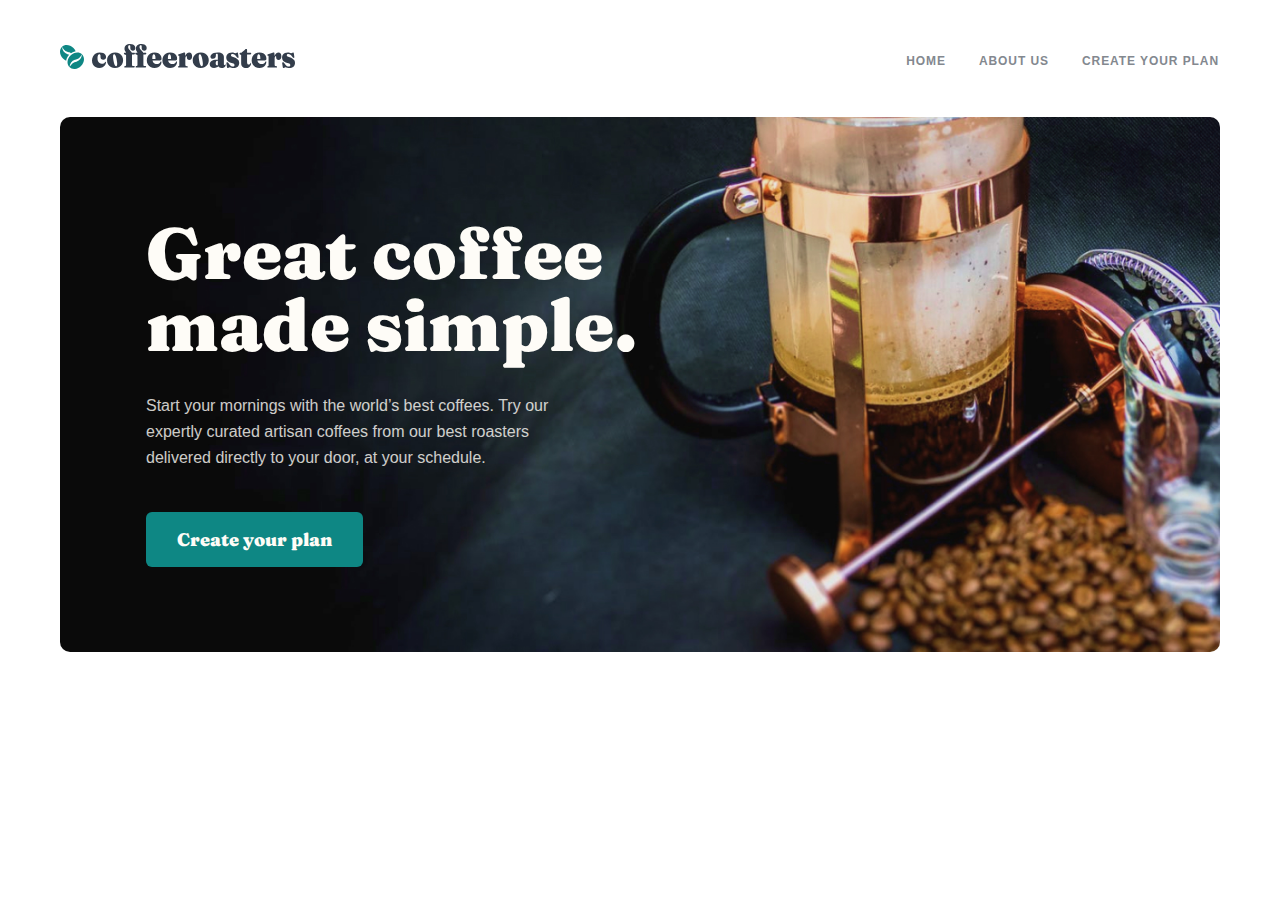
==== index.html @ 1fad9733 "Header and hero section completed" ====
<!DOCTYPE html>
<html lang="en">
  <head>
    <meta charset="UTF-8" />
    <meta name="viewport" content="width=device-width, initial-scale=1.0" />
    <link rel="stylesheet" href="./css/main.css" />
    <title>Document</title>
  </head>
  <body>
    <header class="site__header">
      <div class="container">
        <div class="header">
          <a href="#"><img
            class="header__logo"
            src="./images/Site-logo.svg"
            alt="Site-logo"
          /></a>
          <nav class="header__navbar navbar">
            <ul class="navbar__list">
              <li class="navbar__item">
                <a class="navbar__item-link" href="#">HOME</a>
              </li>
              <li class="navbar__item">
                <a class="navbar__item-link" href="#">ABOUT US</a>
              </li>
              <li class="navbar__item">
                <a class="navbar__item-link" href="#">Create your plan</a>
              </li>
            </ul>
          </nav>
        </div>
      </div>
    </header>
    <main>
      <section class="hero__section">
        <div class="container">
          <div class="hero">
            <div class="hero__wrapper">
                <h1 class="hero__title">
                    Great coffee
                    made simple.
                </h1>
                <p class="hero__text">
                    Start your mornings with the world’s best coffees. Try our expertly curated artisan coffees from our best roasters delivered directly to your door, at your schedule.
                </p>
                <a class="hero__btn" href="#">
                    Create your plan
                </a>
            </div>
          </div>
        </div>
      </section>
    </main>
  </body>
</html>
---- css/main.css ----
@font-face {
  font-family: "Fraunces 9pt";
  src: url(../fonts/Fraunces9pt-Black.woff2) format("woff2"), url(../fonts/Fraunces9pt-Black.woff) format("woff");
  font-weight: 900;
  font-style: normal;
  font-display: swap;
}
@font-face {
  font-family: "Barlow", sans-serif;
  src: url(../fonts/Barlow-Regular.woff2) format("woff2"), url(../fonts/Barlow-Regular.woff) format("woff");
  font-weight: normal;
  font-style: normal;
  font-display: swap;
}
@font-face {
  font-family: "Barlow", sans-serif;
  src: url(../fonts/Barlow-Bold.woff2) format("woff2"), url(../fonts/Barlow-Bold.woff) format("woff");
  font-weight: bold;
  font-style: normal;
  font-display: swap;
}
* {
  margin: 0;
  padding: 0;
  box-sizing: border-box;
  text-decoration: none;
  list-style: none;
}

.container {
  width: 1200px;
  margin: 0 auto;
  padding: 0 20px;
}

.site__header {
  padding: 44px 0;
}

.header {
  display: flex;
  align-items: center;
  justify-content: space-between;
}

.header__logo {
  width: 235px;
  height: 25px;
}

.navbar__list {
  display: flex;
  height: 15px;
  padding-right: 1px;
  justify-content: center;
  align-items: flex-start;
  gap: 33px;
}

.navbar__item-link {
  color: #83888F;
  font-family: "Barlow", sans-serif;
  font-size: 12px;
  font-style: normal;
  font-weight: 700;
  line-height: 15px; /* 125% */
  letter-spacing: 0.923px;
  text-transform: uppercase;
}

.hero {
  background-image: url(../images/Bitmap.jpg);
  background-repeat: no-repeat;
  background-position: 0 0;
  background-size: cover;
  padding: 100px 86px;
  border-radius: 10px;
}

.hero__title {
  color: #FEFCF7;
  font-family: "Fraunces 9pt";
  font-size: 72px;
  font-style: normal;
  font-weight: 900;
  line-height: 72px; /* 100% */
  max-width: 493px;
  margin-bottom: 32px;
}

.hero__text {
  color: #FEFCF7;
  font-family: "Barlow", sans-serif;
  font-size: 16px;
  font-style: normal;
  font-weight: 400;
  line-height: 26px; /* 162.5% */
  max-width: 417px;
  opacity: 0.8;
  margin-bottom: 56px;
}

.hero__btn {
  width: 217px;
  height: 56px;
  flex-shrink: 0;
  border-radius: 6px;
  padding: 16px 31px;
  background-color: #0E8784;
  color: #FEFCF7;
  text-align: center;
  font-family: "Fraunces 9pt";
  font-size: 18px;
  font-style: normal;
  font-weight: 900;
  line-height: 25px; /* 138.889% */
}/*# sourceMappingURL=main.css.map */
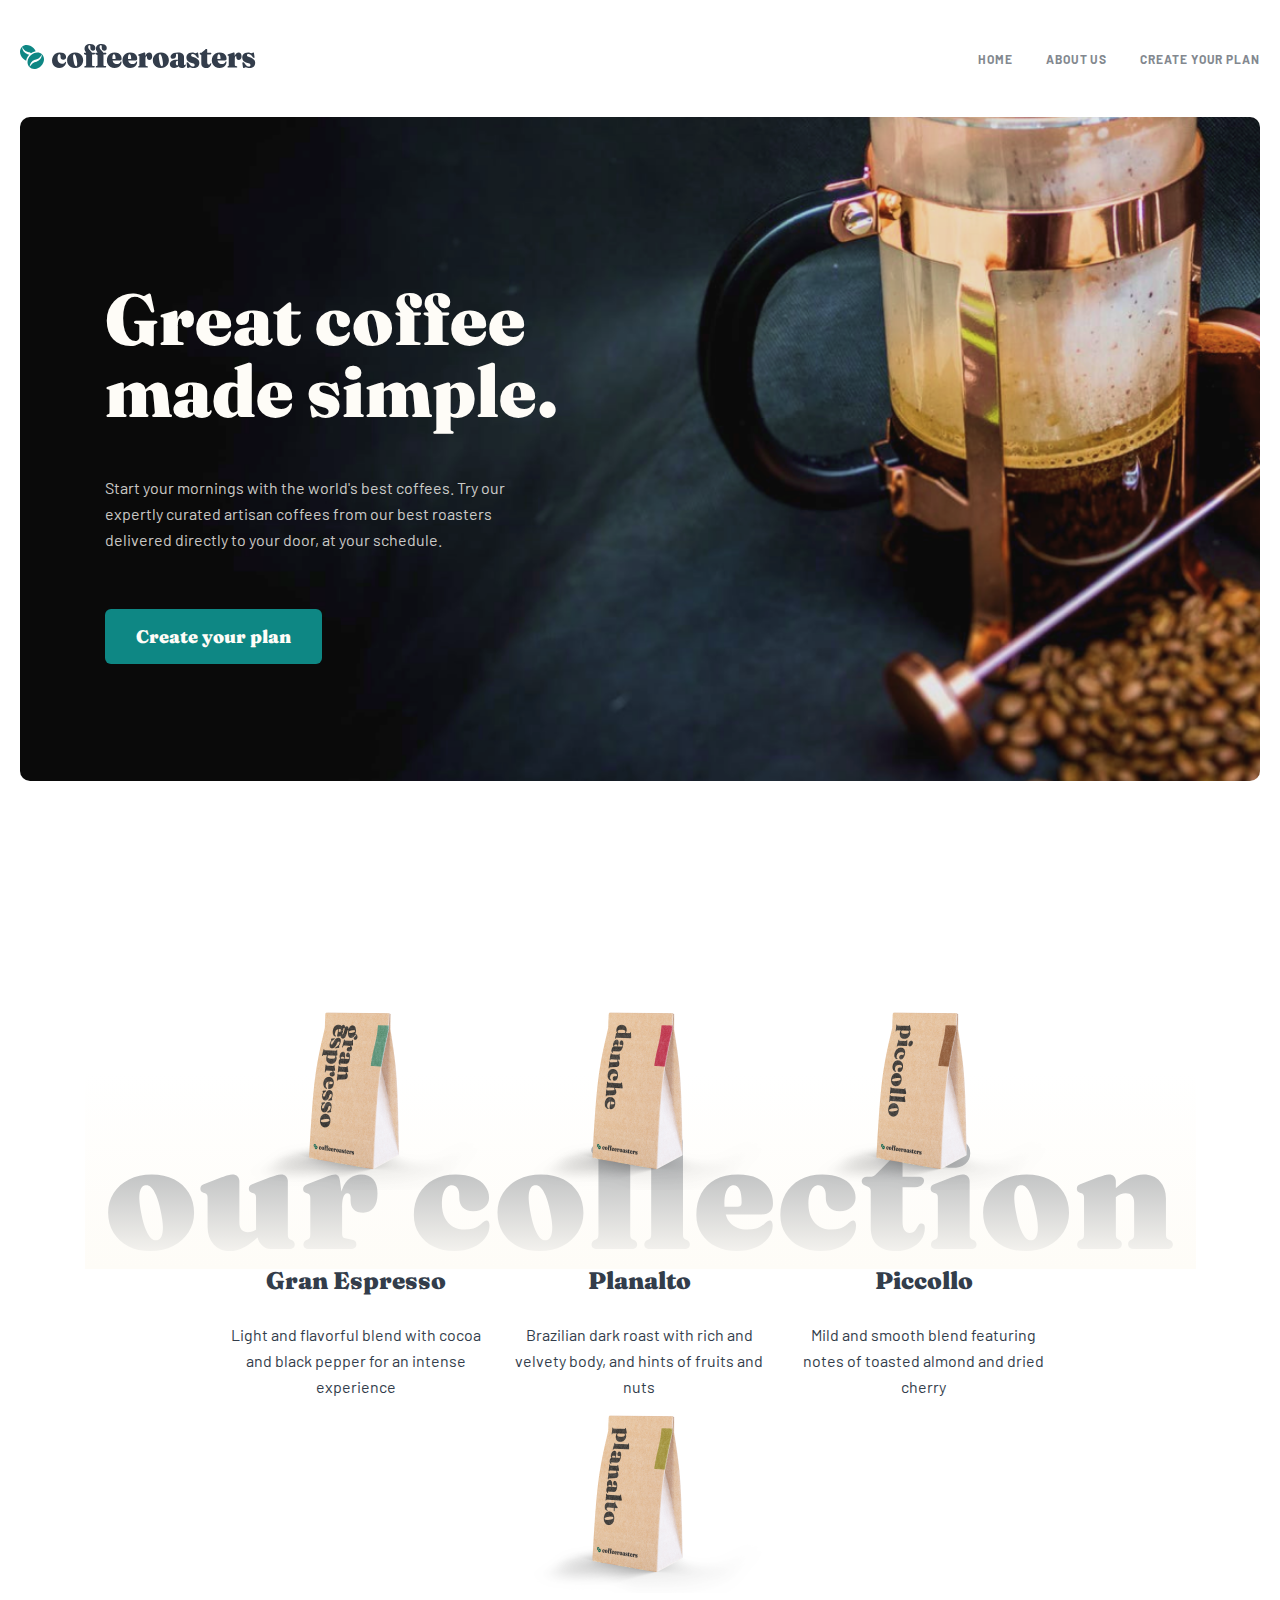
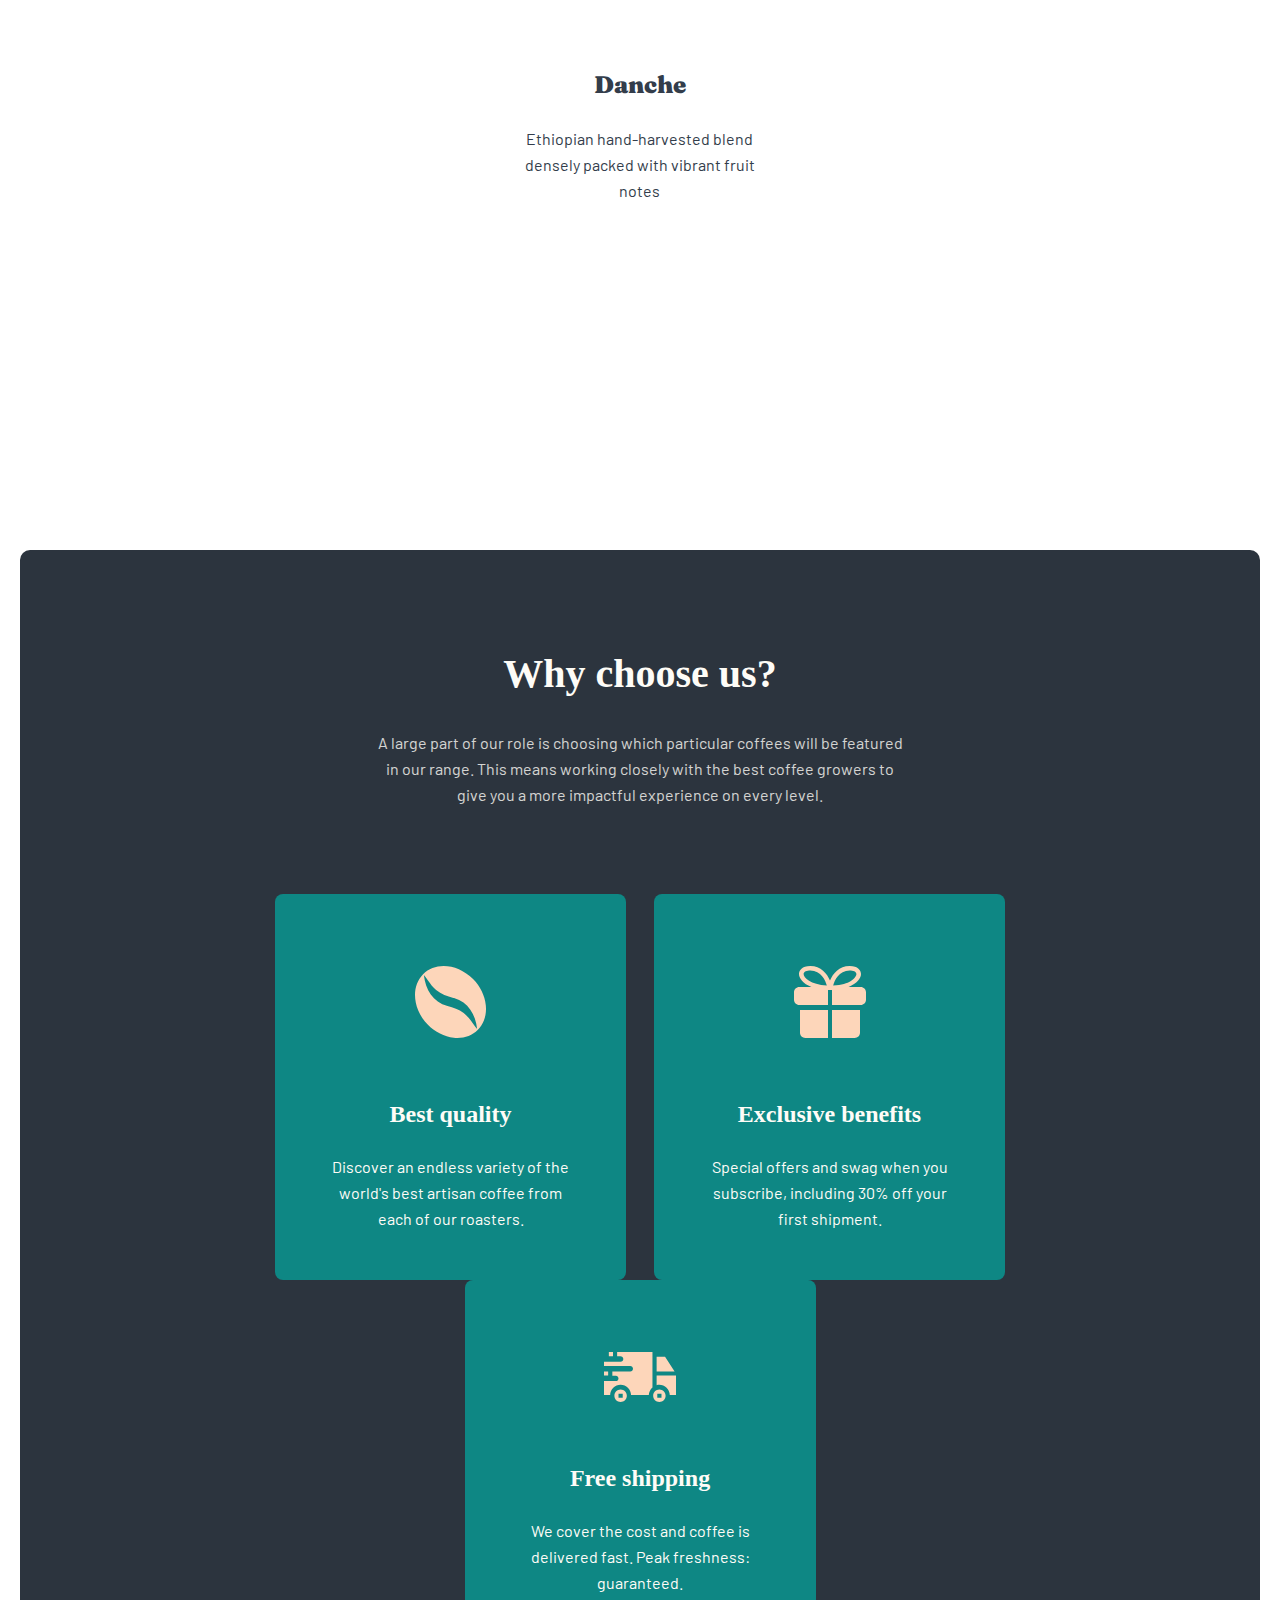
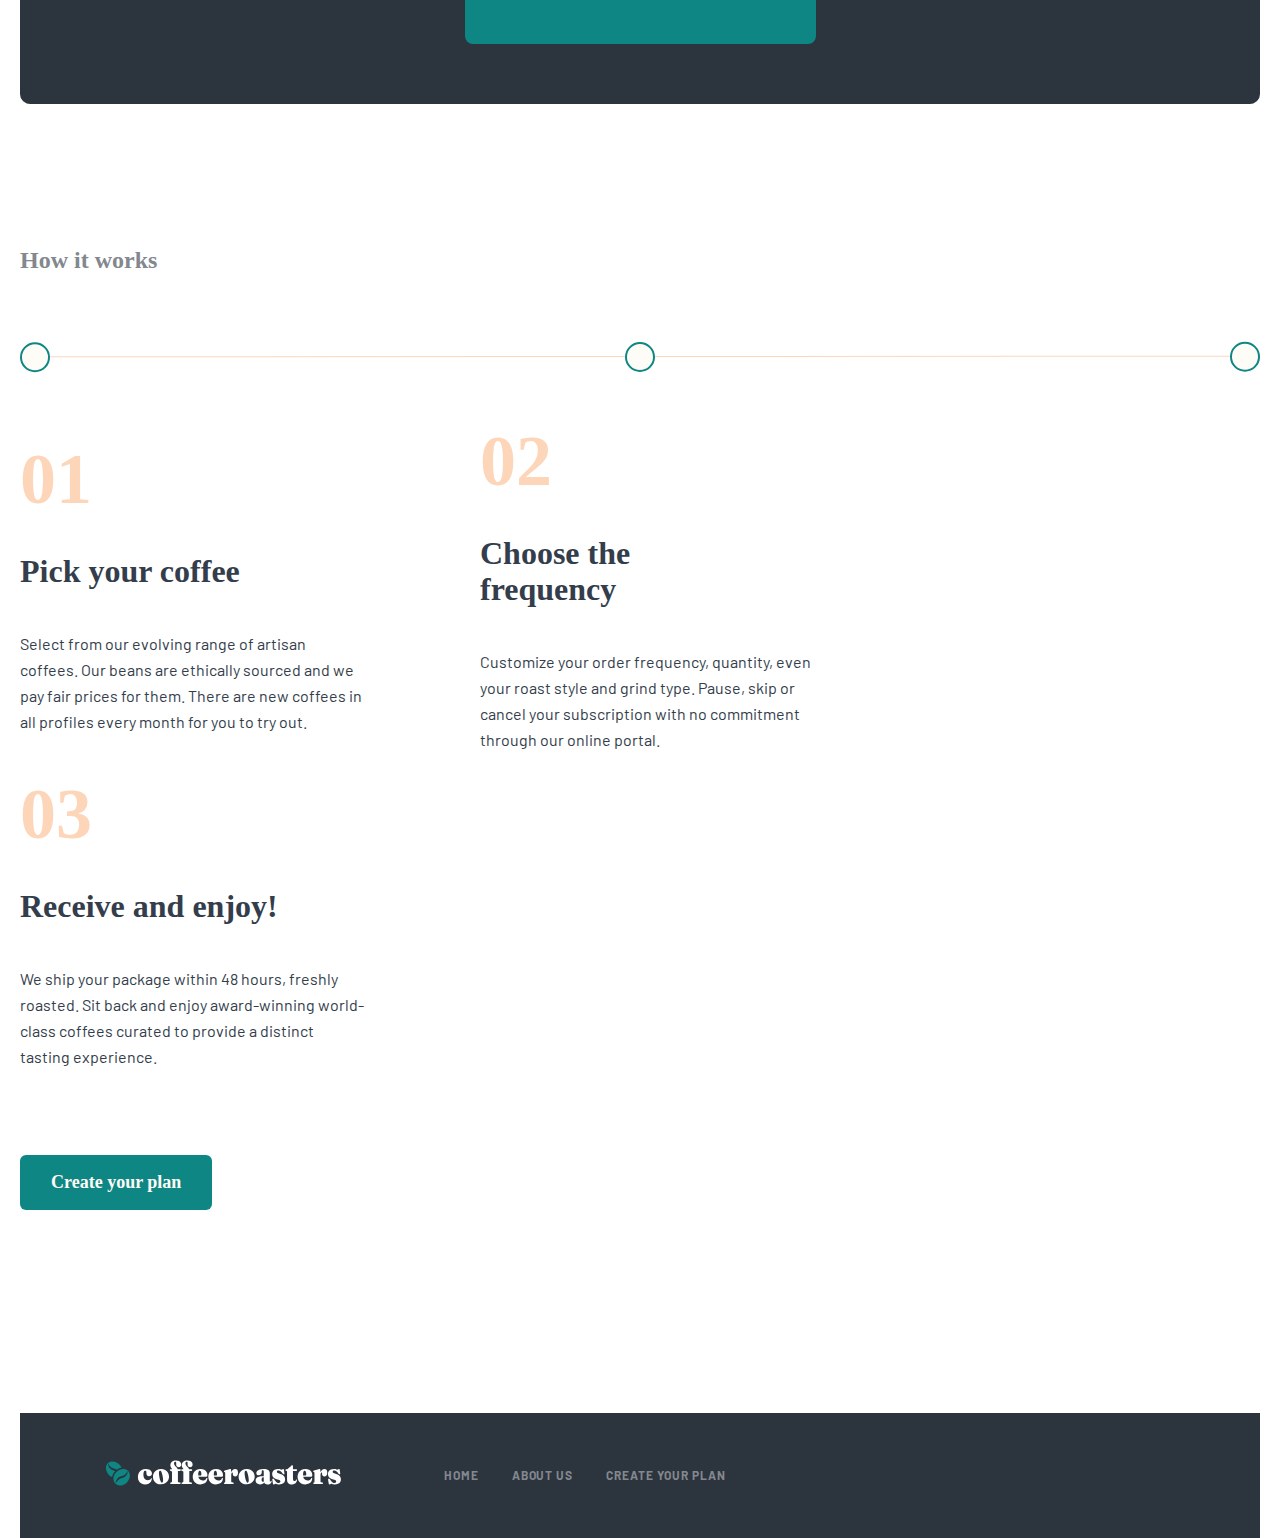
==== commit 699650fd: "added some new sections and footer" ====
--- a/index.html
+++ b/index.html
@@ -3,53 +3,233 @@
   <head>
     <meta charset="UTF-8" />
     <meta name="viewport" content="width=device-width, initial-scale=1.0" />
+    <link rel="preconnect" href="https://fonts.googleapis.com" />
+    <link rel="preconnect" href="https://fonts.gstatic.com" crossorigin />
+    <link
+      href="https://fonts.googleapis.com/css2?family=Barlow:wght@400;700&family=Fraunces:opsz,wght@9..144,900&display=swap"
+      rel="stylesheet"
+    />
     <link rel="stylesheet" href="./css/main.css" />
     <title>Document</title>
   </head>
   <body>
-    <header class="site__header">
-      <div class="container">
-        <div class="header">
-          <a href="#"><img
-            class="header__logo"
-            src="./images/Site-logo.svg"
-            alt="Site-logo"
-          /></a>
-          <nav class="header__navbar navbar">
-            <ul class="navbar__list">
-              <li class="navbar__item">
-                <a class="navbar__item-link" href="#">HOME</a>
-              </li>
-              <li class="navbar__item">
-                <a class="navbar__item-link" href="#">ABOUT US</a>
-              </li>
-              <li class="navbar__item">
-                <a class="navbar__item-link" href="#">Create your plan</a>
-              </li>
+    <header class="header">
+      <div class="container">
+        <div class="header__wrapper">
+          <div class="logo">
+            <img src="./img/logo.svg" alt="#" />
+          </div>
+          <nav class="nav">
+            <ul class="nav__list">
+              <li class="nav__list__item"><a href="#">Home</a></li>
+              <li class="nav__list__item"><a href="#">About Us</a></li>
+              <li class="nav__list__item"><a href="#">Create your plan</a></li>
             </ul>
           </nav>
+          <button class="hamburger-btn">
+            <img src="./img/hamburger.svg" alt="#" />
+          </button>
         </div>
       </div>
     </header>
-    <main>
-      <section class="hero__section">
-        <div class="container">
-          <div class="hero">
-            <div class="hero__wrapper">
-                <h1 class="hero__title">
-                    Great coffee
-                    made simple.
-                </h1>
-                <p class="hero__text">
-                    Start your mornings with the world’s best coffees. Try our expertly curated artisan coffees from our best roasters delivered directly to your door, at your schedule.
+
+    <section class="hero">
+      <div class="container">
+        <div class="hero__wrapper">
+          <h1 class="hero-title">Great coffee made simple.</h1>
+          <p class="hero-text">
+            Start your mornings with the world's best coffees. Try our expertly
+            curated artisan coffees from our best roasters delivered directly to
+            your door, at your schedule.
+          </p>
+          <button class="hero-btn">Create your plan</button>
+        </div>
+      </div>
+    </section>
+
+    <section class="sorts">
+      <div class="container">
+        <div class="sorts__wrapper">
+          <div class="sorts__block">
+            <div>
+              <img src="./img/gran.png" alt="#" class="sorts-img" />
+            </div>
+            <div>
+              <h3 class="sorts-name">Gran Espresso</h3>
+              <p class="sorts-text">
+                Light and flavorful blend with cocoa and black pepper for an
+                intense experience
+              </p>
+            </div>
+          </div>
+          <div class="sorts__block">
+            <img src="./img/planalto.png" alt="#" class="sorts-img" />
+            <div>
+              <h3 class="sorts-name">Planalto</h3>
+              <p class="sorts-text">
+                Brazilian dark roast with rich and velvety body, and hints of
+                fruits and nuts
+              </p>
+            </div>
+          </div>
+          <div class="sorts__block">
+            <img src="./img/picollo.png" alt="#" class="sorts-img" />
+            <div>
+              <h3 class="sorts-name">Piccollo</h3>
+              <p class="sorts-text">
+                Mild and smooth blend featuring notes of toasted almond and
+                dried cherry
+              </p>
+            </div>
+          </div>
+          <div class="sorts__block">
+            <img src="./img/danche.png" alt="#" class="sorts-img" />
+            <div>
+              <h3 class="sorts-name">Danche</h3>
+              <p class="sorts-text">
+                Ethiopian hand-harvested blend densely packed with vibrant fruit
+                notes
+              </p>
+            </div>
+          </div>
+        </div>
+      </div>
+    </section>
+    <section class="benefits">
+      <div class="container">
+        <div class="benefits__wrapper">
+          <h2 class="benefits__title">Why choose us?</h2>
+          <p class="benefits__text">
+            A large part of our role is choosing which particular coffees will
+            be featured in our range. This means working closely with the best
+            coffee growers to give you a more impactful experience on every
+            level.
+          </p>
+          <div class="benefits__content">
+            <div class="benefits__block">
+              <div>
+                <img
+                  src="./img/coffee-bean.svg"
+                  alt="#"
+                  class="benefits__block-img"
+                />
+              </div>
+              <div>
+                <h3 class="benefits__block-title">Best quality</h3>
+                <p class="benefits__block-text">
+                  Discover an endless variety of the world's best artisan coffee
+                  from each of our roasters.
                 </p>
-                <a class="hero__btn" href="#">
-                    Create your plan
-                </a>
-            </div>
-          </div>
-        </div>
-      </section>
-    </main>
+              </div>
+            </div>
+            <div class="benefits__block">
+              <img
+                src="./img/exclusive.svg"
+                alt="#"
+                class="benefits__block-img"
+              />
+              <div>
+                <h3 class="benefits__block-title">Exclusive benefits</h3>
+                <p class="benefits__block-text">
+                  Special offers and swag when you subscribe, including 30% off
+                  your first shipment.
+                </p>
+              </div>
+            </div>
+            <div class="benefits__block">
+              <img
+                src="./img/shipping.svg"
+                alt="#"
+                class="benefits__block-img"
+              />
+              <div>
+                <h3 class="benefits__block-title">Free shipping</h3>
+                <p class="benefits__block-text">
+                  We cover the cost and coffee is delivered fast. Peak
+                  freshness: guaranteed.
+                </p>
+              </div>
+            </div>
+          </div>
+        </div>
+      </div>
+    </section>
+
+    <section class="steps">
+      <div class="container">
+        <h3 class="steps__title">How it works</h3>
+        <div class="steps__shape">
+          <div class="steps-circle"></div>
+          <div class="steps-circle"></div>
+          <div class="steps-circle"></div>
+        </div>
+        <div class="steps__content">
+          <div class="steps__block">
+            <div class="steps__block-num">01</div>
+            <h2 class="steps__block-title">Pick your coffee</h2>
+            <p class="steps__block-text">
+              Select from our evolving range of artisan coffees. Our beans are
+              ethically sourced and we pay fair prices for them. There are new
+              coffees in all profiles every month for you to try out.
+            </p>
+          </div>
+          <div class="steps__block">
+            <div class="steps__block-num">02</div>
+            <h2 class="steps__block-title">Choose the frequency</h2>
+            <p class="steps__block-text">
+              Customize your order frequency, quantity, even your roast style
+              and grind type. Pause, skip or cancel your subscription with no
+              commitment through our online portal.
+            </p>
+          </div>
+          <div class="steps__block">
+            <div class="steps__block-num">03</div>
+            <h2 class="steps__block-title">Receive and enjoy!</h2>
+            <p class="steps__block-text">
+              We ship your package within 48 hours, freshly roasted. Sit back
+              and enjoy award-winning world-class coffees curated to provide a
+              distinct tasting experience.
+            </p>
+          </div>
+        </div>
+        <button class="steps__btn">Create your plan</button>
+      </div>
+    </section>
+
+    <div class="container">
+      <footer class="footer">
+        <div class="footer__wrapper">
+          <div class="footer__block">
+            <div class="footer__logo">
+              <img
+                src="./img/footer-logo.svg"
+                alt="#"
+                class="footer__logo-img"
+              />
+            </div>
+            <div class="footer__nav">
+              <ul class="footer__nav-list">
+                <li class="footer__nav__list-item"><a href="#">HOME</a></li>
+                <li class="footer__nav__list-item"><a href="#">ABOUT US</a></li>
+                <li class="footer__nav__list-item">
+                  <a href="#">Create your plan</a>
+                </li>
+              </ul>
+            </div>
+          </div>
+          <div class="footer__link">
+            <a href="#">
+              <i class="fa-brands fa-square-facebook"></i>
+            </a>
+            <a href="#">
+              <i class="fa-brands fa-twitter"></i>
+            </a>
+            <a href="#">
+              <i class="fa-brands fa-instagram"></i>
+            </a>
+          </div>
+        </div>
+      </footer>
+    </div>
   </body>
 </html>
--- a/css/main.css
+++ b/css/main.css
@@ -1,7 +1,27 @@
+.container {
+  max-width: 1320px;
+  margin: 0 auto;
+  padding: 0 20px;
+}
+
 @font-face {
-  font-family: "Fraunces 9pt";
+  font-family: "Fraunces", serif;
   src: url(../fonts/Fraunces9pt-Black.woff2) format("woff2"), url(../fonts/Fraunces9pt-Black.woff) format("woff");
   font-weight: 900;
+  font-style: normal;
+  font-display: swap;
+}
+@font-face {
+  font-family: "Fraunces", serif;
+  src: url(../fonts/Fraunces9pt-Black.woff2) format("woff2"), url(../fonts/Fraunces9pt-Black.woff) format("woff");
+  font-weight: 900;
+  font-style: normal;
+  font-display: swap;
+}
+@font-face {
+  font-family: "Barlow", sans-serif;
+  src: url(../fonts/Barlow-Bold.woff2) format("woff2"), url(../fonts/Barlow-Bold.woff) format("woff");
+  font-weight: bold;
   font-style: normal;
   font-display: swap;
 }
@@ -19,6 +39,13 @@
   font-style: normal;
   font-display: swap;
 }
+@font-face {
+  font-family: "Barlow", sans-serif;
+  src: url(../fonts/Barlow-Regular.woff2) format("woff2"), url(../fonts/Barlow-Regular.woff) format("woff");
+  font-weight: normal;
+  font-style: normal;
+  font-display: swap;
+}
 * {
   margin: 0;
   padding: 0;
@@ -27,91 +54,661 @@
   list-style: none;
 }
 
-.container {
-  width: 1200px;
-  margin: 0 auto;
-  padding: 0 20px;
-}
-
-.site__header {
+/*! normalize.css v8.0.1 | MIT License | github.com/necolas/normalize.css */
+/* Document
+   ========================================================================== */
+/**
+ * 1. Correct the line height in all browsers.
+ * 2. Prevent adjustments of font size after orientation changes in iOS.
+ */
+html {
+  line-height: 1.15; /* 1 */
+  -webkit-text-size-adjust: 100%; /* 2 */
+}
+
+/* Sections
+   ========================================================================== */
+/**
+ * Remove the margin in all browsers.
+ */
+body {
+  margin: 0;
+}
+
+/**
+ * Render the `main` element consistently in IE.
+ */
+main {
+  display: block;
+}
+
+/**
+ * Correct the font size and margin on `h1` elements within `section` and
+ * `article` contexts in Chrome, Firefox, and Safari.
+ */
+h1 {
+  font-size: 2em;
+  margin: 0.67em 0;
+}
+
+/* Grouping content
+   ========================================================================== */
+/**
+ * 1. Add the correct box sizing in Firefox.
+ * 2. Show the overflow in Edge and IE.
+ */
+hr {
+  box-sizing: content-box; /* 1 */
+  height: 0; /* 1 */
+  overflow: visible; /* 2 */
+}
+
+/**
+ * 1. Correct the inheritance and scaling of font size in all browsers.
+ * 2. Correct the odd `em` font sizing in all browsers.
+ */
+pre {
+  font-family: monospace, monospace; /* 1 */
+  font-size: 1em; /* 2 */
+}
+
+/* Text-level semantics
+   ========================================================================== */
+/**
+ * Remove the gray background on active links in IE 10.
+ */
+a {
+  background-color: transparent;
+}
+
+/**
+ * 1. Remove the bottom border in Chrome 57-
+ * 2. Add the correct text decoration in Chrome, Edge, IE, Opera, and Safari.
+ */
+abbr[title] {
+  border-bottom: none; /* 1 */
+  text-decoration: underline; /* 2 */
+  -webkit-text-decoration: underline dotted;
+          text-decoration: underline dotted; /* 2 */
+}
+
+/**
+ * Add the correct font weight in Chrome, Edge, and Safari.
+ */
+b,
+strong {
+  font-weight: bolder;
+}
+
+/**
+ * 1. Correct the inheritance and scaling of font size in all browsers.
+ * 2. Correct the odd `em` font sizing in all browsers.
+ */
+code,
+kbd,
+samp {
+  font-family: monospace, monospace; /* 1 */
+  font-size: 1em; /* 2 */
+}
+
+/**
+ * Add the correct font size in all browsers.
+ */
+small {
+  font-size: 80%;
+}
+
+/**
+ * Prevent `sub` and `sup` elements from affecting the line height in
+ * all browsers.
+ */
+sub,
+sup {
+  font-size: 75%;
+  line-height: 0;
+  position: relative;
+  vertical-align: baseline;
+}
+
+sub {
+  bottom: -0.25em;
+}
+
+sup {
+  top: -0.5em;
+}
+
+/* Embedded content
+   ========================================================================== */
+/**
+ * Remove the border on images inside links in IE 10.
+ */
+img {
+  border-style: none;
+}
+
+/* Forms
+   ========================================================================== */
+/**
+ * 1. Change the font styles in all browsers.
+ * 2. Remove the margin in Firefox and Safari.
+ */
+button,
+input,
+optgroup,
+select,
+textarea {
+  font-family: inherit; /* 1 */
+  font-size: 100%; /* 1 */
+  line-height: 1.15; /* 1 */
+  margin: 0; /* 2 */
+}
+
+/**
+ * Show the overflow in IE.
+ * 1. Show the overflow in Edge.
+ */
+button,
+input { /* 1 */
+  overflow: visible;
+}
+
+/**
+ * Remove the inheritance of text transform in Edge, Firefox, and IE.
+ * 1. Remove the inheritance of text transform in Firefox.
+ */
+button,
+select { /* 1 */
+  text-transform: none;
+}
+
+/**
+ * Correct the inability to style clickable types in iOS and Safari.
+ */
+button,
+[type=button],
+[type=reset],
+[type=submit] {
+  -webkit-appearance: button;
+}
+
+/**
+ * Remove the inner border and padding in Firefox.
+ */
+button::-moz-focus-inner,
+[type=button]::-moz-focus-inner,
+[type=reset]::-moz-focus-inner,
+[type=submit]::-moz-focus-inner {
+  border-style: none;
+  padding: 0;
+}
+
+/**
+ * Restore the focus styles unset by the previous rule.
+ */
+button:-moz-focusring,
+[type=button]:-moz-focusring,
+[type=reset]:-moz-focusring,
+[type=submit]:-moz-focusring {
+  outline: 1px dotted ButtonText;
+}
+
+/**
+ * Correct the padding in Firefox.
+ */
+fieldset {
+  padding: 0.35em 0.75em 0.625em;
+}
+
+/**
+ * 1. Correct the text wrapping in Edge and IE.
+ * 2. Correct the color inheritance from `fieldset` elements in IE.
+ * 3. Remove the padding so developers are not caught out when they zero out
+ *    `fieldset` elements in all browsers.
+ */
+legend {
+  box-sizing: border-box; /* 1 */
+  color: inherit; /* 2 */
+  display: table; /* 1 */
+  max-width: 100%; /* 1 */
+  padding: 0; /* 3 */
+  white-space: normal; /* 1 */
+}
+
+/**
+ * Add the correct vertical alignment in Chrome, Firefox, and Opera.
+ */
+progress {
+  vertical-align: baseline;
+}
+
+/**
+ * Remove the default vertical scrollbar in IE 10+.
+ */
+textarea {
+  overflow: auto;
+}
+
+/**
+ * 1. Add the correct box sizing in IE 10.
+ * 2. Remove the padding in IE 10.
+ */
+[type=checkbox],
+[type=radio] {
+  box-sizing: border-box; /* 1 */
+  padding: 0; /* 2 */
+}
+
+/**
+ * Correct the cursor style of increment and decrement buttons in Chrome.
+ */
+[type=number]::-webkit-inner-spin-button,
+[type=number]::-webkit-outer-spin-button {
+  height: auto;
+}
+
+/**
+ * 1. Correct the odd appearance in Chrome and Safari.
+ * 2. Correct the outline style in Safari.
+ */
+[type=search] {
+  -webkit-appearance: textfield; /* 1 */
+  outline-offset: -2px; /* 2 */
+}
+
+/**
+ * Remove the inner padding in Chrome and Safari on macOS.
+ */
+[type=search]::-webkit-search-decoration {
+  -webkit-appearance: none;
+}
+
+/**
+ * 1. Correct the inability to style clickable types in iOS and Safari.
+ * 2. Change font properties to `inherit` in Safari.
+ */
+::-webkit-file-upload-button {
+  -webkit-appearance: button; /* 1 */
+  font: inherit; /* 2 */
+}
+
+/* Interactive
+   ========================================================================== */
+/*
+ * Add the correct display in Edge, IE 10+, and Firefox.
+ */
+details {
+  display: block;
+}
+
+/*
+ * Add the correct display in all browsers.
+ */
+summary {
+  display: list-item;
+}
+
+/* Misc
+   ========================================================================== */
+/**
+ * Add the correct display in IE 10+.
+ */
+template {
+  display: none;
+}
+
+/**
+ * Add the correct display in IE 10.
+ */
+[hidden] {
+  display: none;
+}
+
+.visually-hidden {
+  position: absolute;
+  width: 1px;
+  height: 1px;
+  margin: -1px;
+  border: 0;
+  padding: 0;
+  white-space: nowrap;
+  -webkit-clip-path: inset(100%);
+          clip-path: inset(100%);
+  clip: rect(0 0 0 0);
+  overflow: hidden;
+}
+
+.header {
   padding: 44px 0;
 }
 
-.header {
-  display: flex;
+.header__wrapper {
+  display: flex;
+  justify-content: space-between;
   align-items: center;
-  justify-content: space-between;
-}
-
-.header__logo {
-  width: 235px;
-  height: 25px;
-}
-
-.navbar__list {
-  display: flex;
-  height: 15px;
-  padding-right: 1px;
-  justify-content: center;
-  align-items: flex-start;
+}
+
+.nav__list {
+  display: flex;
+  align-items: center;
   gap: 33px;
 }
 
-.navbar__item-link {
-  color: #83888F;
+.nav__list__item > a {
+  color: #83888f;
   font-family: "Barlow", sans-serif;
   font-size: 12px;
-  font-style: normal;
   font-weight: 700;
-  line-height: 15px; /* 125% */
+  line-height: 15px;
   letter-spacing: 0.923px;
   text-transform: uppercase;
-}
-
-.hero {
-  background-image: url(../images/Bitmap.jpg);
+  text-decoration: none;
+}
+
+.nav__list__item > a:hover {
+  color: #333d4b;
+}
+
+.hamburger-btn {
+  display: none;
+}
+
+.hero__wrapper {
+  padding: 117px 85px;
+  background-image: url("../img/hero-bg.png");
   background-repeat: no-repeat;
-  background-position: 0 0;
   background-size: cover;
-  padding: 100px 86px;
   border-radius: 10px;
 }
 
-.hero__title {
+.hero-title {
+  max-width: 493px;
+  color: #fefcf7;
+  font-family: "Fraunces", serif;
+  font-size: 72px;
+  font-weight: 900;
+  line-height: 72px;
+}
+
+.hero-text {
+  max-width: 445px;
+  margin-top: 32px;
+  color: rgba(254, 252, 247, 0.8);
+  font-family: "Barlow", sans-serif;
+  font-size: 16px;
+  font-weight: 400;
+  line-height: 26px;
+}
+
+.hero-btn {
+  color: #fefcf7;
+  text-align: center;
+  font-family: "Fraunces", serif;
+  font-size: 18px;
+  font-weight: 900;
+  line-height: 25px;
+  border-radius: 6px;
+  padding: 15px 31px;
+  background: #0e8784;
+  border: 0;
+  margin-top: 56px;
+}
+
+.hero-btn:hover {
+  background: #66d2cf;
+}
+
+.sorts {
+  margin-top: 116px;
+}
+
+.sorts__wrapper {
+  padding: 100px 85px;
+  display: flex;
+  flex-wrap: wrap;
+  justify-content: center;
+  gap: 0 28px;
+  background-image: url(../../img/our-collection.svg);
+  background-repeat: no-repeat;
+  background-size: 1111px 196px;
+  background-position: 50% calc(50% - 229px);
+}
+
+.sorts__block {
+  text-align: center;
+}
+
+.sorts-name {
+  color: #333d4b;
+  font-family: "Fraunces", serif;
+  font-size: 24px;
+  font-weight: 900;
+  line-height: 32px;
+  margin-top: 71px;
+}
+
+.sorts-text {
+  max-width: 255px;
+  color: #333d4b;
+  font-family: "Barlow", sans-serif;
+  font-size: 16px;
+  font-weight: 400;
+  line-height: 26px;
+  margin-top: 25px;
+}
+
+/* Benefits */
+.benefits {
+  margin-top: 246px;
+}
+
+.benefits__wrapper {
+  border-radius: 10px;
+  background: #2c343e;
+  padding: 100px 85px 60px 85px;
+}
+
+.benefits__title {
+  color: #fefcf7;
+  text-align: center;
+  font-family: "Fraunces 9pt";
+  font-size: 40px;
+  font-style: normal;
+  font-weight: 900;
+  line-height: 48px;
+}
+
+.benefits__text {
+  max-width: 540px;
+  margin: 0 auto;
+  margin-top: 32px;
   color: #FEFCF7;
+  text-align: center;
+  font-family: Barlow;
+  font-size: 16px;
+  font-weight: 400;
+  line-height: 26px;
+  opacity: 0.8;
+}
+
+.benefits__content {
+  display: flex;
+  justify-content: center;
+  flex-wrap: wrap;
+  gap: 0 28px;
+  margin-top: 86px;
+}
+
+.benefits__block {
+  border-radius: 8px;
+  background: #0e8784;
+  text-align: center;
+  padding: 72px 48px 48px 48px;
+}
+
+.benefits__block:hover {
+  background: #0a6260;
+}
+
+.benefits__block-title {
+  margin-top: 56px;
+  color: #fefcf7;
+  font-family: "Fraunces 9pt";
+  font-size: 24px;
+  font-weight: 900;
+  line-height: 32px;
+}
+
+.benefits__block-text {
+  max-width: 255px;
+  color: #fefcf7;
+  font-family: Barlow;
+  font-size: 16px;
+  font-weight: 400;
+  line-height: 26px;
+  margin-top: 24px;
+}
+
+.steps {
+  margin-top: 140px;
+}
+
+.steps__title {
+  color: #83888f;
+  font-family: "Fraunces 9pt";
+  font-size: 24px;
+  font-weight: 900;
+  line-height: 32px;
+}
+
+.steps__shape {
+  display: flex;
+  justify-content: space-between;
+  align-items: center;
+  max-width: 1250px;
+  height: 1px;
+  transform: rotate(-0.023deg);
+  flex-shrink: 0;
+  background-color: #fdd6ba;
+  margin-top: 80px;
+}
+
+.steps-circle {
+  width: 30px;
+  height: 30px;
+  flex-shrink: 0;
+  border: 2px solid #0e8784;
+  background-color: #fefcf7;
+  border-radius: 50%;
+}
+
+.steps__content {
+  margin-top: 68px;
+  display: flex;
+  align-items: center;
+  flex-wrap: wrap;
+  gap: 0 115px;
+}
+
+.steps__block {
+  margin-bottom: 25px;
+}
+
+.steps__block-num {
+  color: #fdd6ba;
   font-family: "Fraunces 9pt";
   font-size: 72px;
-  font-style: normal;
-  font-weight: 900;
-  line-height: 72px; /* 100% */
-  max-width: 493px;
-  margin-bottom: 32px;
-}
-
-.hero__text {
-  color: #FEFCF7;
-  font-family: "Barlow", sans-serif;
+  font-weight: 900;
+  line-height: 72px;
+}
+
+.steps__block-title {
+  max-width: 260px;
+  color: #333d4b;
+  font-family: "Fraunces 9pt";
+  font-size: 32px;
+  font-weight: 900;
+  line-height: 36px;
+  margin-top: 38px;
+}
+
+.steps__block-text {
+  max-width: 345px;
+  color: #333d4b;
+  font-family: Barlow;
   font-size: 16px;
-  font-style: normal;
   font-weight: 400;
-  line-height: 26px; /* 162.5% */
-  max-width: 417px;
-  opacity: 0.8;
-  margin-bottom: 56px;
-}
-
-.hero__btn {
-  width: 217px;
-  height: 56px;
-  flex-shrink: 0;
+  line-height: 26px;
+  margin-top: 42px;
+}
+
+.steps__btn {
   border-radius: 6px;
-  padding: 16px 31px;
-  background-color: #0E8784;
-  color: #FEFCF7;
+  background: #0e8784;
+  color: #fefcf7;
   text-align: center;
   font-family: "Fraunces 9pt";
   font-size: 18px;
-  font-style: normal;
-  font-weight: 900;
-  line-height: 25px; /* 138.889% */
+  font-weight: 900;
+  line-height: 25px;
+  border: 0;
+  padding: 15px 31px;
+  margin-top: 60px;
+}
+
+.steps__btn:hover {
+  background: #66d2cf;
+}
+
+.footer {
+  background: #2c343e;
+  margin-top: 203px;
+}
+
+.footer__wrapper {
+  display: flex;
+  justify-content: space-between;
+  align-items: center;
+  padding: 47px 85px;
+}
+
+.footer__block {
+  display: flex;
+  align-items: center;
+  gap: 0 103px;
+}
+
+.footer__nav-list {
+  display: flex;
+  align-items: center;
+  gap: 0 33px;
+}
+
+.footer__nav__list-item > a {
+  color: #83888f;
+  font-family: Barlow;
+  font-size: 12px;
+  font-weight: 700;
+  line-height: 15px;
+  letter-spacing: 0.923px;
+  text-transform: uppercase;
+  text-decoration: none;
+}
+
+.footer__nav__list-item > a:hover {
+  color: #fefcf7;
+}
+
+.footer__link {
+  display: flex;
+  gap: 0 10px;
+}
+
+.footer__link > a {
+  color: #fefcf7;
+  font-size: 20px;
+}
+
+.footer__link > a:hover {
+  color: rgb(225, 130, 130);
 }/*# sourceMappingURL=main.css.map */